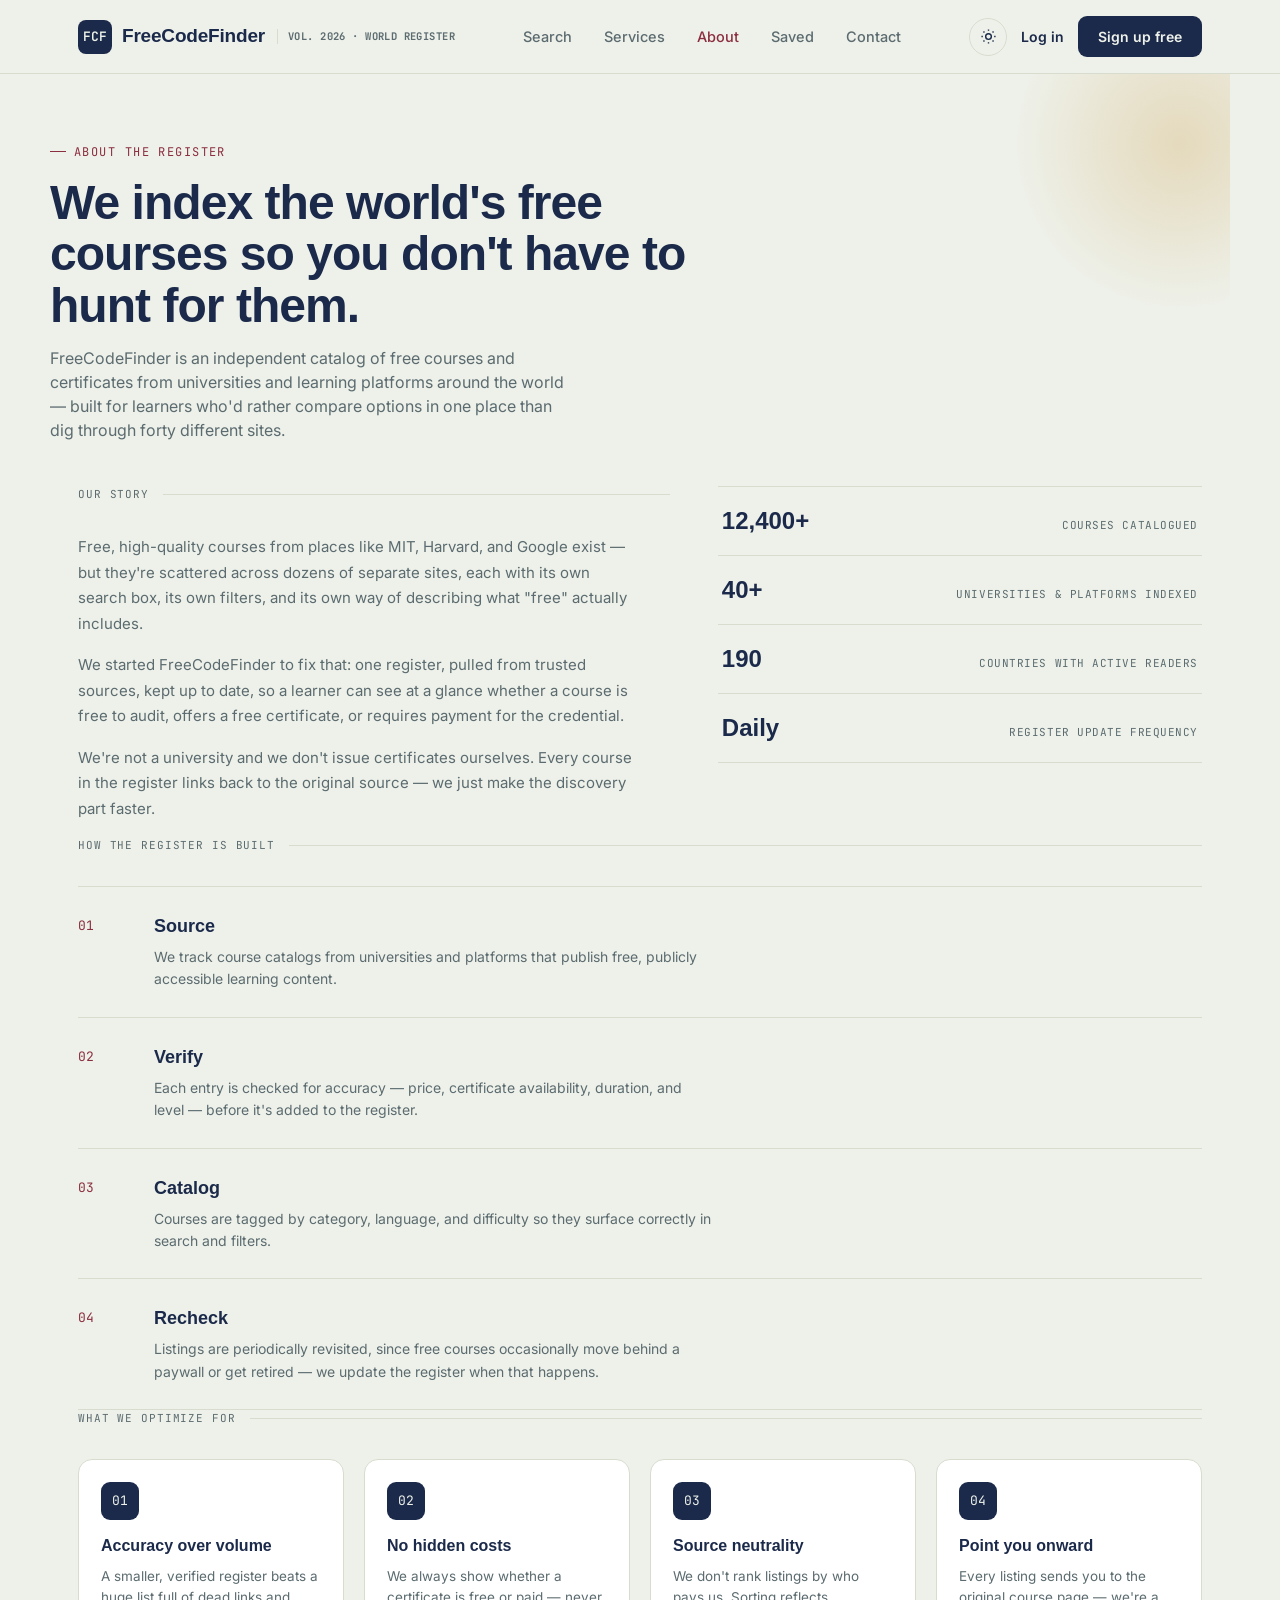
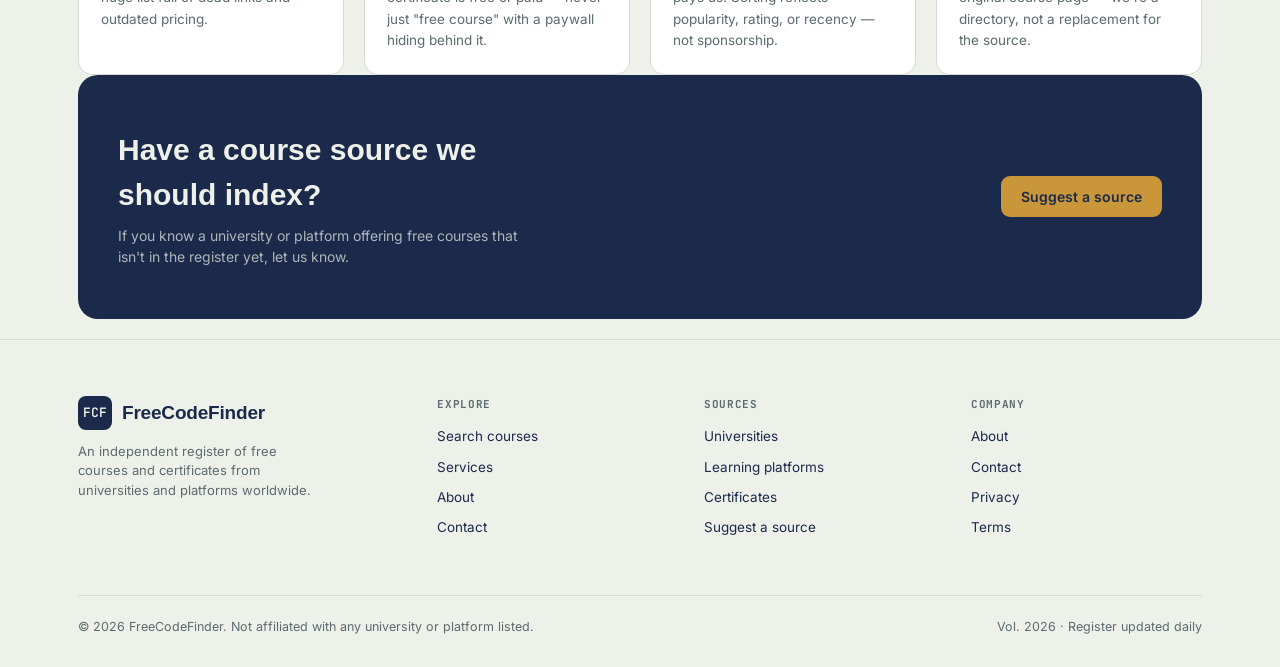
==== about.html @ f2af581f "Updated project" ====
<!DOCTYPE html>
<html lang="en" data-theme="light">
<head>
<meta charset="UTF-8">
<meta name="viewport" content="width=device-width, initial-scale=1.0">
<title>About — FreeCodeFinder</title>
<link rel="preconnect" href="https://fonts.googleapis.com">
<link rel="preconnect" href="https://fonts.gstatic.com" crossorigin>
<link href="https://fonts.googleapis.com/css2?family=Fraunces:opsz,wght@9..144,400;9..144,500;9..144,600;9..144,700&family=Inter:wght@400;500;600;700&family=JetBrains+Mono:wght@400;500;600&display=swap" rel="stylesheet">
<link rel="stylesheet" href="style.css">
</head>
<body>

<header class="nav">
  <div class="nav-row">
    <div class="brand">
      <div class="brand-mark">FCF</div>
      <span class="brand-word">FreeCodeFinder</span>
      <span class="brand-tag">VOL. 2026 &middot; WORLD REGISTER</span>
    </div>
    <nav class="nav-links">
      <a href="index.html">Search</a>
      <a href="services.html">Services</a>
      <a href="about.html" style="color:var(--crimson)">About</a>
      <a href="saved.html">Saved</a>
      <a href="contact.html">Contact</a>
    </nav>
    <div class="nav-actions">
      <button class="theme-toggle" id="themeToggle" aria-label="Toggle dark mode">
        <svg id="iconSun" viewBox="0 0 24 24" fill="none" stroke="currentColor" stroke-width="2"><circle cx="12" cy="12" r="4"/><path d="M12 2v2M12 20v2M4.9 4.9l1.4 1.4M17.7 17.7l1.4 1.4M2 12h2M20 12h2M4.9 19.1l1.4-1.4M17.7 6.3l1.4-1.4"/></svg>
      </button>
      <a href="login.html" class="btn-ghost">Log in</a>
      <a href="login.html" class="btn btn-primary">Sign up free</a>
      <button class="mobile-toggle" aria-label="Menu">
        <svg width="20" height="20" viewBox="0 0 24 24" fill="none" stroke="currentColor" stroke-width="2"><path d="M3 6h18M3 12h18M3 18h18"/></svg>
      </button>
    </div>
  </div>
</header>

<main>
  <section class="page-header wrap">
    <span class="eyebrow">About the register</span>
    <h1>We index the world's free courses so you don't have to hunt for them.</h1>
    <p class="lead">FreeCodeFinder is an independent catalog of free courses and certificates from universities and learning platforms around the world — built for learners who'd rather compare options in one place than dig through forty different sites.</p>
  </section>

  <section class="wrap">
    <div class="story-row">
      <div>
        <div class="stamp-divider"><span>Our story</span><div class="line"></div></div>
        <p>Free, high-quality courses from places like MIT, Harvard, and Google exist — but they're scattered across dozens of separate sites, each with its own search box, its own filters, and its own way of describing what "free" actually includes.</p>
        <p>We started FreeCodeFinder to fix that: one register, pulled from trusted sources, kept up to date, so a learner can see at a glance whether a course is free to audit, offers a free certificate, or requires payment for the credential.</p>
        <p>We're not a university and we don't issue certificates ourselves. Every course in the register links back to the original source — we just make the discovery part faster.</p>
      </div>
      <div class="story-stats">
        <div class="story-stat"><span class="num">12,400+</span><span class="label">Courses catalogued</span></div>
        <div class="story-stat"><span class="num">40+</span><span class="label">Universities &amp; platforms indexed</span></div>
        <div class="story-stat"><span class="num">190</span><span class="label">Countries with active readers</span></div>
        <div class="story-stat"><span class="num">Daily</span><span class="label">Register update frequency</span></div>
      </div>
    </div>
  </section>

  <section class="wrap">
    <div class="stamp-divider"><span>How the register is built</span><div class="line"></div></div>
    <div class="process-list">
      <div class="process-item">
        <span class="process-num">01</span>
        <div><h3>Source</h3><p>We track course catalogs from universities and platforms that publish free, publicly accessible learning content.</p></div>
      </div>
      <div class="process-item">
        <span class="process-num">02</span>
        <div><h3>Verify</h3><p>Each entry is checked for accuracy — price, certificate availability, duration, and level — before it's added to the register.</p></div>
      </div>
      <div class="process-item">
        <span class="process-num">03</span>
        <div><h3>Catalog</h3><p>Courses are tagged by category, language, and difficulty so they surface correctly in search and filters.</p></div>
      </div>
      <div class="process-item">
        <span class="process-num">04</span>
        <div><h3>Recheck</h3><p>Listings are periodically revisited, since free courses occasionally move behind a paywall or get retired — we update the register when that happens.</p></div>
      </div>
    </div>
  </section>

  <section class="wrap">
    <div class="stamp-divider"><span>What we optimize for</span><div class="line"></div></div>
    <div class="value-grid">
      <div class="value-card"><div class="value-mark">01</div><h3>Accuracy over volume</h3><p>A smaller, verified register beats a huge list full of dead links and outdated pricing.</p></div>
      <div class="value-card"><div class="value-mark">02</div><h3>No hidden costs</h3><p>We always show whether a certificate is free or paid — never just "free course" with a paywall hiding behind it.</p></div>
      <div class="value-card"><div class="value-mark">03</div><h3>Source neutrality</h3><p>We don't rank listings by who pays us. Sorting reflects popularity, rating, or recency — not sponsorship.</p></div>
      <div class="value-card"><div class="value-mark">04</div><h3>Point you onward</h3><p>Every listing sends you to the original course page — we're a directory, not a replacement for the source.</p></div>
    </div>
  </section>

  <section class="wrap">
    <div class="enroll">
      <div>
        <h2>Have a course source we should index?</h2>
        <p>If you know a university or platform offering free courses that isn't in the register yet, let us know.</p>
      </div>
      <a href="contact.html" class="btn btn-primary" style="background:var(--gold); color:var(--ink);">Suggest a source</a>
    </div>
  </section>
</main>

<footer>
  <div class="wrap">
    <div class="footer-grid">
      <div class="footer-brand">
        <div class="brand"><div class="brand-mark">FCF</div><span class="brand-word">FreeCodeFinder</span></div>
        <p>An independent register of free courses and certificates from universities and platforms worldwide.</p>
      </div>
      <div class="footer-col">
        <h4>Explore</h4>
        <ul><li><a href="index.html">Search courses</a></li><li><a href="services.html">Services</a></li><li><a href="about.html">About</a></li><li><a href="contact.html">Contact</a></li></ul>
      </div>
      <div class="footer-col">
        <h4>Sources</h4>
        <ul><li><a href="#">Universities</a></li><li><a href="#">Learning platforms</a></li><li><a href="#">Certificates</a></li><li><a href="contact.html">Suggest a source</a></li></ul>
      </div>
      <div class="footer-col">
        <h4>Company</h4>
        <ul><li><a href="about.html">About</a></li><li><a href="contact.html">Contact</a></li><li><a href="#">Privacy</a></li><li><a href="#">Terms</a></li></ul>
      </div>
    </div>
    <div class="footer-bottom">
      <span>© 2026 FreeCodeFinder. Not affiliated with any university or platform listed.</span>
      <span>Vol. 2026 · Register updated daily</span>
    </div>
  </div>
</footer>

<script>
  const root = document.documentElement;
  const toggle = document.getElementById('themeToggle');
  const prefersDark = window.matchMedia('(prefers-color-scheme: dark)').matches;
  if(prefersDark){ root.setAttribute('data-theme','dark'); }
  toggle.addEventListener('click', () => {
    const next = root.getAttribute('data-theme') === 'dark' ? 'light' : 'dark';
    root.setAttribute('data-theme', next);
  });
</script>

</body>
</html>
---- style.css ----
/* ============================================================
   DESIGN TOKENS
   Palette:
     --ink      #1B2A4A  primary navy — headers, nav, dark-mode ground
     --paper    #EEF1EA  cool sage-paper — light-mode ground
     --gold     #C9963A  varsity gold — "free" seals, accents, CTAs
     --crimson  #8B2E3F  crest crimson — secondary accent, hover states
     --slate    #5B6B6F  cool slate — secondary text
   Type:
     Display — Fraunces (headlines, restrained)
     Body    — Inter (everything else)
     Mono    — JetBrains Mono (course codes, stamps, data)
   Signature: the "registrar's index card" — every course renders as a
   library catalog card with a punch-hole, a mono course-code stamp,
   and a circular ink seal for FREE/certificate status.
   ============================================================ */

:root{
  --ink:#1B2A4A;
  --ink-soft:#2A3C63;
  --paper:#EEF1EA;
  --paper-raised:#F7F8F3;
  --gold:#C9963A;
  --gold-soft:#E8C888;
  --crimson:#8B2E3F;
  --slate:#5B6B6F;
  --line:#D7DCCE;
  --text:#1B2A4A;
  --text-secondary:#5B6B6F;
  --card-bg:#FFFFFF;
  --shadow:0 1px 2px rgba(27,42,74,0.06), 0 8px 24px rgba(27,42,74,0.06);
  --radius-card:14px;
  --radius-sm:8px;
  --ff-display: 'Poppins', sans-serif;
  --ff-body: 'Inter', sans-serif;
  --ff-mono: 'JetBrains Mono', monospace;

}
.nav-links.show{
    display:flex;
}

@media(max-width:900px){

    .nav-links{

        display:none;
        flex-direction:column;
        position:absolute;

        top:80px;
        left:0;
        width:100%;

        background:var(--card-bg);

        padding:20px;

        gap:20px;

        box-shadow:var(--shadow);

        z-index:1000;

    }

}

[data-theme="dark"]{
  --ink:#EDF0EA;
  --ink-soft:#C7CDBE;
  --paper:#141B2E;
  --paper-raised:#1C2540;
  --gold:#D9AC55;
  --gold-soft:#8A6E2F;
  --crimson:#C15A6C;
  --slate:#95A0A8;
  --line:#2C3555;
  --text:#EDF0EA;
  --text-secondary:#95A0A8;
  --card-bg:#1A2340;
  --shadow:0 1px 2px rgba(0,0,0,0.3), 0 12px 28px rgba(0,0,0,0.35);
}

*{margin:0;padding:0;box-sizing:border-box;}
html{scroll-behavior:smooth;}
body{
  font-family:var(--ff-body);
  background:var(--paper);
  color:var(--text);
  transition:background .3s ease, color .3s ease;
  line-height:1.5;
}
img{max-width:100%;display:block;}
a{color:inherit;text-decoration:none;}
button{font-family:inherit;cursor:pointer;border:none;background:none;color:inherit;}
ul{list-style:none;}
.wrap{max-width:1180px;margin:0 auto;padding:0 28px;}

@media (prefers-reduced-motion: reduce){
  html{scroll-behavior:auto;}
  *{animation-duration:0.01ms !important; transition-duration:0.01ms !important;}
}

.eyebrow{
  font-family:var(--ff-mono);
  font-size:12px;
  letter-spacing:.12em;
  text-transform:uppercase;
  color:var(--crimson);
  display:inline-flex;
  align-items:center;
  gap:8px;
}
.eyebrow::before{
  content:"";
  width:16px;height:1px;background:var(--crimson);
  display:inline-block;
}

/* ---------- NAV ---------- */
header.nav{
  position:sticky; top:0; z-index:100;
  background:color-mix(in srgb, var(--paper) 88%, transparent);
  backdrop-filter:blur(10px);
  border-bottom:1px solid var(--line);
}
.nav-row{
  display:flex; align-items:center; justify-content:space-between;
  padding:16px 28px; max-width:1180px; margin:0 auto;
}
.brand{display:flex; align-items:center; gap:10px; font-weight:700;}
.brand-mark{
  width:34px;height:34px;border-radius:8px;
  background:var(--ink);color:var(--paper);
  display:flex;align-items:center;justify-content:center;
  font-family:var(--ff-mono); font-size:13px; font-weight:600;
  flex-shrink:0;
}
[data-theme="dark"] .brand-mark{background:var(--gold); color:var(--ink);}
.brand-word{font-family:var(--ff-display); font-size:19px; font-weight:600; letter-spacing:-.01em;}
.brand-tag{display:none;}
@media(min-width:720px){
  .brand-tag{
    display:inline-block; font-family:var(--ff-mono); font-size:10.5px; color:var(--text-secondary);
    border-left:1px solid var(--line); padding-left:10px; margin-left:2px; letter-spacing:.04em;
  }
}
.nav-links{display:none; gap:32px; font-size:14.5px; font-weight:500;}
@media(min-width:920px){.nav-links{display:flex;}}
.nav-links a{color:var(--text-secondary); transition:color .2s;}
.nav-links a:hover{color:var(--crimson);}
.nav-actions{display:flex; align-items:center; gap:14px;}
.theme-toggle{
  width:38px; height:38px; border-radius:50%;
  border:1px solid var(--line);
  display:flex; align-items:center; justify-content:center;
  transition:border-color .2s, transform .2s;
}
.theme-toggle:hover{border-color:var(--gold); transform:rotate(15deg);}
.theme-toggle svg{width:17px;height:17px;}
.btn{
  font-family:var(--ff-body); font-weight:600; font-size:14px;
  padding:10px 20px; border-radius:9px;
  transition:transform .15s ease, box-shadow .15s ease, background .2s;
}
.btn-primary{background:var(--ink); color:var(--paper);}
[data-theme="dark"] .btn-primary{background:var(--gold); color:var(--ink);}
.btn-primary:hover{transform:translateY(-1px); box-shadow:var(--shadow);}
.btn-ghost{display:none; color:var(--text); font-weight:600; font-size:14px;}
@media(min-width:640px){.btn-ghost{display:inline-flex;}}
.mobile-toggle{display:flex; width:38px;height:38px;align-items:center;justify-content:center;}
@media(min-width:920px){.mobile-toggle{display:none;}}

/* ---------- HERO ---------- */
.hero{padding:76px 0 64px; position:relative; overflow:hidden;}
.hero::before{
  content:"";
  position:absolute; top:-120px; right:-140px; width:420px; height:420px; border-radius:50%;
  background:radial-gradient(circle, color-mix(in srgb, var(--gold) 30%, transparent) 0%, transparent 70%);
  pointer-events:none;
}
.hero-inner{position:relative; max-width:760px;}
.hero h1{
  font-family:var(--ff-display);
  font-weight:600;
  font-size:clamp(36px, 6vw, 62px);
  line-height:1.05;
  letter-spacing:-.02em;
  margin:18px 0 20px;
}
.hero h1 em{font-style:italic; color:var(--crimson); font-weight:500;}
.hero p.lead{
  font-size:17px; color:var(--text-secondary); max-width:520px; margin-bottom:34px;
}

.search-panel{
  background:var(--card-bg); border:1px solid var(--line); border-radius:16px;
  padding:10px; box-shadow:var(--shadow); max-width:600px;
  display:flex; gap:8px; align-items:center;
}
.search-panel input{
  flex:1; border:none; outline:none; background:transparent;
  font-family:var(--ff-body); font-size:15px; padding:12px 14px; color:var(--text);
}
.search-panel input::placeholder{color:var(--text-secondary);}
.search-panel button{
  background:var(--crimson); color:#fff; padding:12px 22px; border-radius:11px;
  font-weight:600; font-size:14px; white-space:nowrap; transition:background .2s;
}
.search-panel button:hover{background:color-mix(in srgb, var(--crimson) 85%, black);}

.chip-row{display:flex; flex-wrap:wrap; gap:9px; margin-top:20px;}
.chip{
  font-family:var(--ff-mono); font-size:12px; padding:7px 13px;
  border:1px solid var(--line); border-radius:20px; color:var(--text-secondary);
  transition:border-color .2s, color .2s;
}
.chip:hover{border-color:var(--gold); color:var(--text);}

.ledger-strip{
  display:flex; flex-wrap:wrap; gap:0; margin-top:56px;
  border-top:1px solid var(--line); border-bottom:1px solid var(--line);
}
.ledger-stat{
  flex:1; min-width:150px; padding:20px 24px;
  border-right:1px solid var(--line);
}
.ledger-stat:last-child{border-right:none;}
.ledger-stat .num{font-family:var(--ff-display); font-size:28px; font-weight:600;}
.ledger-stat .label{font-family:var(--ff-mono); font-size:11px; color:var(--text-secondary); text-transform:uppercase; letter-spacing:.06em; margin-top:3px;}

/* ---------- SECTION SCAFFOLDING ---------- */
section{padding:64px 0;}
.section-head{
  display:flex; align-items:flex-end; justify-content:space-between; gap:20px;
  margin-bottom:32px; flex-wrap:wrap;
}
.section-head h2{
  font-family:var(--ff-display); font-size:clamp(24px,3vw,32px); font-weight:600; letter-spacing:-.01em;
  margin-top:8px;
}
.section-link{font-size:13.5px; font-weight:600; color:var(--crimson); display:inline-flex; align-items:center; gap:5px;}
.section-link:hover{text-decoration:underline;}

/* ---------- INDEX CARD (signature element) ---------- */
.card-grid{display:grid; grid-template-columns:repeat(auto-fill, minmax(270px,1fr)); gap:20px;}
.index-card{
  background:var(--card-bg); border:1px solid var(--line); border-radius:var(--radius-card);
  overflow:hidden; position:relative; transition:transform .2s ease, box-shadow .2s ease;
  display:flex; flex-direction:column;
}
.index-card:hover{transform:translateY(-4px); box-shadow:var(--shadow);}
.index-card::before{
  /* punch hole, card-catalog detail */
  content:""; position:absolute; top:14px; left:14px; width:8px; height:8px; border-radius:50%;
  background:var(--paper); border:1px solid var(--line); z-index:2;
}
.card-media{height:140px; background:linear-gradient(135deg, var(--ink-soft), var(--ink)); position:relative;}
.card-code{
  position:absolute; bottom:10px; left:14px;
  font-family:var(--ff-mono); font-size:11px; color:#fff; opacity:.85;
  letter-spacing:.03em;
}
.seal{
  position:absolute; top:12px; right:12px; width:46px; height:46px; border-radius:50%;
  background:var(--gold); color:var(--ink); display:flex; align-items:center; justify-content:center;
  font-family:var(--ff-mono); font-size:9.5px; font-weight:700; text-align:center; line-height:1.15;
  border:2px dashed color-mix(in srgb, var(--ink) 25%, var(--gold));
  transform:rotate(8deg);
}
.card-body{padding:18px 16px 16px; display:flex; flex-direction:column; gap:8px; flex:1;}
.card-source{font-family:var(--ff-mono); font-size:10.5px; color:var(--text-secondary); text-transform:uppercase; letter-spacing:.05em;}
.card-title{font-family:var(--ff-display); font-size:17px; font-weight:600; line-height:1.3;}
.card-meta{display:flex; gap:10px; font-size:12px; color:var(--text-secondary); margin-top:auto; padding-top:10px; border-top:1px dashed var(--line); flex-wrap:wrap;}
.card-meta span{display:flex; align-items:center; gap:4px;}

/* ---------- TRENDING (ranked ledger) ---------- */
.trend-list{display:flex; flex-direction:column; border-top:1px solid var(--line);}
.trend-row{
  display:flex; align-items:center; gap:20px; padding:16px 4px;
  border-bottom:1px solid var(--line); transition:background .2s;
}
.trend-row:hover{background:var(--paper-raised);}
.trend-rank{font-family:var(--ff-display); font-size:22px; color:var(--line); width:34px; flex-shrink:0; font-weight:600;}
[data-theme="dark"] .trend-rank{color:var(--paper-raised);}
.trend-info{flex:1; min-width:0;}
.trend-title{font-weight:600; font-size:14.5px;}
.trend-sub{font-size:12.5px; color:var(--text-secondary); margin-top:2px;}
.trend-badge{
  font-family:var(--ff-mono); font-size:11px; padding:5px 10px; border-radius:20px;
  background:color-mix(in srgb, var(--gold) 20%, transparent); color:var(--gold);
  border:1px solid color-mix(in srgb, var(--gold) 40%, transparent); flex-shrink:0;
}

/* ---------- CATEGORY TABS ---------- */
.cat-grid{display:grid; grid-template-columns:repeat(auto-fill, minmax(200px,1fr)); gap:14px;}
.cat-tile{
  border:1px solid var(--line); border-radius:12px; padding:18px;
  display:flex; flex-direction:column; gap:24px; transition:border-color .2s, transform .2s;
  background:var(--card-bg);
}
.cat-tile:hover{border-color:var(--gold); transform:translateY(-2px);}
.cat-code{font-family:var(--ff-mono); font-size:11px; color:var(--crimson); letter-spacing:.05em;}
.cat-name{font-family:var(--ff-display); font-size:17px; font-weight:600;}
.cat-count{font-size:12px; color:var(--text-secondary); margin-top:auto;}

/* ---------- LOGO ROWS ---------- */
.logo-row{display:flex; flex-wrap:wrap; gap:14px;}
.logo-pill{
  border:1px solid var(--line); border-radius:10px; padding:14px 22px;
  font-family:var(--ff-display); font-size:15px; font-weight:600; color:var(--text-secondary);
  flex:1; min-width:150px; text-align:center; transition:color .2s, border-color .2s;
}
.logo-pill:hover{color:var(--text); border-color:var(--gold);}

/* ---------- RECENTLY ADDED (ledger table) ---------- */
.ledger-table{width:100%; border-collapse:collapse;}
.ledger-table th{
  text-align:left; font-family:var(--ff-mono); font-size:11px; text-transform:uppercase;
  letter-spacing:.06em; color:var(--text-secondary); padding:10px 12px; border-bottom:1px solid var(--line);
}
.ledger-table td{padding:14px 12px; border-bottom:1px solid var(--line); font-size:14px;}
.ledger-table tr:hover td{background:var(--paper-raised);}
.tag-free{
  font-family:var(--ff-mono); font-size:10.5px; padding:4px 9px; border-radius:20px;
  background:color-mix(in srgb, var(--gold) 20%, transparent); color:var(--gold); border:1px solid color-mix(in srgb, var(--gold) 40%, transparent);
}
.tag-paid{
  font-family:var(--ff-mono); font-size:10.5px; padding:4px 9px; border-radius:20px;
  background:color-mix(in srgb, var(--slate) 18%, transparent); color:var(--slate); border:1px solid var(--line);
}
.ledger-table .hide-sm{display:none;}
@media(min-width:680px){.ledger-table .hide-sm{display:table-cell;}}

/* ---------- CERTIFICATES ---------- */
.cert-row{display:grid; grid-template-columns:repeat(auto-fill, minmax(260px,1fr)); gap:20px;}
.cert-card{
  border:1px solid var(--line); border-radius:14px; padding:22px; background:var(--card-bg);
  position:relative; overflow:hidden;
}
.cert-ribbon{
  position:absolute; top:0; right:22px; width:26px; height:44px;
  background:var(--crimson); clip-path:polygon(0 0,100% 0,100% 100%,50% 78%,0 100%);
}
.cert-card h3{font-family:var(--ff-display); font-size:17px; margin:6px 0 6px; padding-right:36px;}
.cert-card p{font-size:13px; color:var(--text-secondary); margin-bottom:14px;}

/* ---------- TESTIMONIALS ---------- */
.testi-grid{display:grid; grid-template-columns:repeat(auto-fill, minmax(280px,1fr)); gap:20px;}
.testi-card{
  border:1px solid var(--line); border-radius:14px; padding:24px; background:var(--card-bg);
  position:relative;
}
.testi-mark{
  font-family:var(--ff-display); font-size:40px; color:var(--gold-soft); line-height:1; margin-bottom:6px;
}
.testi-quote{font-size:14.5px; line-height:1.6; margin-bottom:16px;}
.testi-person{display:flex; align-items:center; gap:10px;}
.testi-avatar{width:34px;height:34px;border-radius:50%; background:var(--ink-soft); flex-shrink:0;}
.testi-name{font-size:13.5px; font-weight:600;}
.testi-role{font-size:12px; color:var(--text-secondary);}

/* ---------- NEWSLETTER ---------- */
.enroll{
  background:var(--ink); color:var(--paper); border-radius:20px; padding:52px 40px;
  display:flex; flex-wrap:wrap; align-items:center; justify-content:space-between; gap:26px;
}
[data-theme="dark"] .enroll{background:var(--paper-raised); border:1px solid var(--line);}
.enroll h2{font-family:var(--ff-display); font-size:clamp(22px,3vw,30px); font-weight:600; max-width:420px;}
.enroll p{color:color-mix(in srgb, var(--paper) 70%, transparent); font-size:14px; margin-top:8px; max-width:420px;}
[data-theme="dark"] .enroll p{color:var(--text-secondary);}
.enroll-form{display:flex; gap:8px; flex-wrap:wrap;}
.enroll-form input{
  padding:13px 16px; border-radius:9px; border:1px solid color-mix(in srgb, var(--paper) 25%, transparent);
  background:color-mix(in srgb, var(--paper) 12%, transparent); color:var(--paper); font-family:var(--ff-body); min-width:220px;
}
[data-theme="dark"] .enroll-form input{color:var(--text); border-color:var(--line);}
.enroll-form input::placeholder{color:color-mix(in srgb, var(--paper) 55%, transparent);}
.enroll-form button{
  background:var(--gold); color:var(--ink); font-weight:700; padding:13px 22px; border-radius:9px; font-size:14px;
}

/* ---------- FOOTER ---------- */
footer{border-top:1px solid var(--line); padding:56px 0 30px; margin-top:20px;}
.footer-grid{display:grid; grid-template-columns:1.4fr repeat(3, 1fr); gap:36px;}
@media(max-width:760px){.footer-grid{grid-template-columns:repeat(2,1fr);}}
.footer-brand p{font-size:13px; color:var(--text-secondary); margin-top:12px; max-width:240px;}
.footer-col h4{font-family:var(--ff-mono); font-size:11px; text-transform:uppercase; letter-spacing:.06em; color:var(--text-secondary); margin-bottom:14px;}
.footer-col li{margin-bottom:10px; font-size:13.5px;}
.footer-col a:hover{color:var(--crimson);}
.footer-bottom{
  display:flex; justify-content:space-between; align-items:center; flex-wrap:wrap; gap:12px;
  margin-top:48px; padding-top:22px; border-top:1px solid var(--line); font-size:12.5px; color:var(--text-secondary);
}

/* ---------- REVEAL ---------- */
.reveal{opacity:0; transform:translateY(14px); transition:opacity .5s ease, transform .5s ease;}
.reveal.in{opacity:1; transform:translateY(0);}

/* ============================================================
   ADDITIONAL COMPONENTS — About / Services / Contact pages
   (built on the same registrar/ledger token system above)
   ============================================================ */

/* ---------- PAGE HEADER (non-home hero) ---------- */
.page-header{padding:60px 0 44px; position:relative; overflow:hidden;}
.page-header::before{
  content:"";
  position:absolute; top:-100px; right:-120px; width:340px; height:340px; border-radius:50%;
  background:radial-gradient(circle, color-mix(in srgb, var(--gold) 26%, transparent) 0%, transparent 70%);
  pointer-events:none;
}
.page-header h1{
  font-family:var(--ff-display); font-weight:600; letter-spacing:-.02em;
  font-size:clamp(30px,5vw,48px); line-height:1.08; margin:16px 0 14px; max-width:680px;
}
.page-header p.lead{font-size:16px; color:var(--text-secondary); max-width:520px;}

/* ---------- STAMP DIVIDER ---------- */
.stamp-divider{display:flex; align-items:center; gap:14px; margin:0 0 32px;}
.stamp-divider .line{flex:1; height:1px; background:var(--line);}
.stamp-divider span{font-family:var(--ff-mono); font-size:11px; color:var(--text-secondary); text-transform:uppercase; letter-spacing:.08em;}

/* ---------- ABOUT: STORY / STATS ---------- */
.story-row{display:grid; grid-template-columns:1.1fr .9fr; gap:48px; align-items:start;}
@media(max-width:800px){.story-row{grid-template-columns:1fr;}}
.story-row p{font-size:15px; color:var(--text-secondary); margin-bottom:16px; line-height:1.7; max-width:560px;}
.story-stats{display:flex; flex-direction:column; gap:0; border-top:1px solid var(--line);}
.story-stat{display:flex; justify-content:space-between; align-items:baseline; padding:16px 4px; border-bottom:1px solid var(--line);}
.story-stat .num{font-family:var(--ff-display); font-size:24px; font-weight:600;}
.story-stat .label{font-family:var(--ff-mono); font-size:11px; color:var(--text-secondary); text-transform:uppercase; letter-spacing:.05em; text-align:right;}

/* ---------- ABOUT: PROCESS TIMELINE (real sequence, numbering justified) ---------- */
.process-list{display:flex; flex-direction:column;}
.process-item{display:grid; grid-template-columns:56px 1fr; gap:20px; padding:26px 0; border-top:1px solid var(--line);}
.process-item:last-child{border-bottom:1px solid var(--line);}
.process-num{font-family:var(--ff-mono); font-size:13px; color:var(--crimson); padding-top:3px;}
.process-item h3{font-family:var(--ff-display); font-size:18px; font-weight:600; margin-bottom:6px;}
.process-item p{font-size:14px; color:var(--text-secondary); max-width:560px; line-height:1.6;}

/* ---------- ABOUT: VALUES ---------- */
.value-grid{display:grid; grid-template-columns:repeat(auto-fill,minmax(240px,1fr)); gap:20px;}
.value-card{border:1px solid var(--line); border-radius:14px; padding:22px; background:var(--card-bg);}
.value-mark{width:38px; height:38px; border-radius:9px; background:var(--ink); color:var(--paper); display:flex; align-items:center; justify-content:center; font-family:var(--ff-mono); font-size:13px; margin-bottom:14px;}
[data-theme="dark"] .value-mark{background:var(--gold); color:var(--ink);}
.value-card h3{font-family:var(--ff-display); font-size:16px; font-weight:600; margin-bottom:8px;}
.value-card p{font-size:13.5px; color:var(--text-secondary); line-height:1.6;}

/* ---------- SERVICES ---------- */
.service-grid{display:grid; grid-template-columns:repeat(auto-fill,minmax(300px,1fr)); gap:22px;}
.service-card{
  border:1px solid var(--line); border-radius:16px; padding:26px; background:var(--card-bg);
  display:flex; flex-direction:column; gap:14px; transition:transform .2s, box-shadow .2s;
}
.service-card:hover{transform:translateY(-4px); box-shadow:var(--shadow);}
.service-top{display:flex; align-items:center; justify-content:space-between;}
.service-code{font-family:var(--ff-mono); font-size:11px; color:var(--crimson); letter-spacing:.05em;}
.service-tag{font-family:var(--ff-mono); font-size:10px; padding:4px 9px; border-radius:20px; background:color-mix(in srgb, var(--gold) 20%, transparent); color:var(--gold); border:1px solid color-mix(in srgb, var(--gold) 40%, transparent);}
.service-card h3{font-family:var(--ff-display); font-size:19px; font-weight:600;}
.service-card p{font-size:13.5px; color:var(--text-secondary); line-height:1.65;}
.service-list{display:flex; flex-direction:column; gap:8px; margin-top:4px;}
.service-list li{font-size:13px; color:var(--text); display:flex; align-items:baseline; gap:8px;}
.service-list li::before{content:"—"; color:var(--gold); flex-shrink:0;}

/* ---------- CONTACT ---------- */
.contact-grid{display:grid; grid-template-columns:1fr 1fr; gap:48px; align-items:start;}
@media(max-width:820px){.contact-grid{grid-template-columns:1fr;}}
.contact-form{display:flex; flex-direction:column; gap:16px;}
.form-row{display:grid; grid-template-columns:1fr 1fr; gap:14px;}
@media(max-width:520px){.form-row{grid-template-columns:1fr;}}
.field label{display:block; font-family:var(--ff-mono); font-size:11px; text-transform:uppercase; letter-spacing:.05em; color:var(--text-secondary); margin-bottom:7px;}
.field input, .field select, .field textarea{
  width:100%; padding:12px 14px; border-radius:9px; border:1px solid var(--line);
  background:var(--card-bg); color:var(--text); font-family:var(--ff-body); font-size:14px; outline:none;
  transition:border-color .2s;
}
.field input:focus, .field select:focus, .field textarea:focus{border-color:var(--gold);}
.field textarea{resize:vertical; min-height:120px;}
.contact-form .btn-primary{align-self:flex-start; padding:13px 26px;}

.contact-info-card{border:1px solid var(--line); border-radius:16px; padding:26px; background:var(--card-bg); margin-bottom:18px;}
.contact-info-card h3{font-family:var(--ff-display); font-size:16px; font-weight:600; margin-bottom:6px;}
.contact-info-card p, .contact-info-card a{font-size:13.5px; color:var(--text-secondary);}
.contact-info-card a:hover{color:var(--crimson);}
.contact-info-row{display:flex; gap:14px; margin-bottom:20px;}
.contact-info-row:last-child{margin-bottom:0;}
.contact-icon{width:36px; height:36px; border-radius:9px; background:var(--paper-raised); border:1px solid var(--line); display:flex; align-items:center; justify-content:center; flex-shrink:0;}
.contact-icon svg{width:16px;height:16px; color:var(--crimson);}

.faq-item{border-top:1px solid var(--line); padding:20px 0;}
.faq-item:last-child{border-bottom:1px solid var(--line);}
.faq-item h4{font-family:var(--ff-display); font-size:15.5px; font-weight:600; margin-bottom:8px;}
.faq-item p{font-size:13.5px; color:var(--text-secondary); line-height:1.6;}

/* ============================================================
   SAVED PAGE — favorites / currently learning / wishlist
   ============================================================ */

.tab-bar{display:flex; gap:6px; border-bottom:1px solid var(--line); margin-bottom:32px; overflow-x:auto;}
.tab-btn{
  font-family:var(--ff-mono); font-size:12.5px; letter-spacing:.04em; text-transform:uppercase;
  padding:12px 6px; margin-right:22px; color:var(--text-secondary); position:relative; white-space:nowrap;
  transition:color .2s;
}
.tab-btn .count{
  display:inline-flex; align-items:center; justify-content:center; min-width:18px; height:18px; padding:0 5px;
  border-radius:20px; background:var(--paper-raised); border:1px solid var(--line); font-size:10px; margin-left:7px;
}
.tab-btn.active{color:var(--text);}
.tab-btn.active::after{content:""; position:absolute; left:0; right:22px; bottom:-1px; height:2px; background:var(--crimson);}
.tab-btn:hover{color:var(--text);}

.tab-panel{display:none;}
.tab-panel.active{display:block;}

.saved-card{position:relative;}
.card-actions{display:flex; gap:8px; padding:0 16px 16px;}
.icon-btn{
  width:32px; height:32px; border-radius:8px; border:1px solid var(--line);
  display:flex; align-items:center; justify-content:center; transition:border-color .2s, color .2s;
  color:var(--text-secondary); flex-shrink:0;
}
.icon-btn:hover{border-color:var(--crimson); color:var(--crimson);}
.icon-btn svg{width:14px; height:14px;}
.move-select{
  flex:1; font-family:var(--ff-mono); font-size:11px; border:1px solid var(--line); border-radius:8px;
  padding:0 10px; background:var(--card-bg); color:var(--text-secondary);
}

.progress-track{height:6px; border-radius:20px; background:var(--paper-raised); border:1px solid var(--line); overflow:hidden; margin:4px 0 2px;}
.progress-fill{height:100%; background:var(--gold); border-radius:20px;}
.progress-label{display:flex; justify-content:space-between; font-family:var(--ff-mono); font-size:10.5px; color:var(--text-secondary);}

.empty-state{
  border:1px dashed var(--line); border-radius:16px; padding:56px 24px; text-align:center;
}
.empty-state .stamp-ring{
  width:56px; height:56px; border-radius:50%; border:2px dashed var(--line); margin:0 auto 18px;
  display:flex; align-items:center; justify-content:center; color:var(--text-secondary); font-family:var(--ff-mono); font-size:11px;
}
.empty-state h3{font-family:var(--ff-display); font-size:18px; font-weight:600; margin-bottom:8px;}
.empty-state p{font-size:13.5px; color:var(--text-secondary); max-width:340px; margin:0 auto 20px;}

/* ============================================================
   LOGIN / SIGN UP — "reader's card" auth panel
   ============================================================ */

.auth-shell{min-height:calc(100vh - 73px); display:grid; grid-template-columns:1fr 1fr;}
@media(max-width:900px){.auth-shell{grid-template-columns:1fr;}}

.auth-visual{
  background:var(--ink); color:var(--paper); padding:64px 56px; display:flex; flex-direction:column; justify-content:space-between;
  position:relative; overflow:hidden;
}
[data-theme="dark"] .auth-visual{background:var(--paper-raised); border-right:1px solid var(--line);}
.auth-visual::before{
  content:""; position:absolute; bottom:-140px; left:-120px; width:360px; height:360px; border-radius:50%;
  background:radial-gradient(circle, color-mix(in srgb, var(--gold) 24%, transparent) 0%, transparent 70%);
}
@media(max-width:900px){.auth-visual{display:none;}}
.auth-visual .eyebrow{color:var(--gold);}
.auth-visual .eyebrow::before{background:var(--gold);}
.auth-visual h2{font-family:var(--ff-display); font-size:clamp(26px,3vw,34px); font-weight:600; line-height:1.2; margin:18px 0 16px; max-width:380px;}
.auth-visual p{font-size:14.5px; color:color-mix(in srgb, var(--paper) 72%, transparent); max-width:360px; line-height:1.6;}
.auth-card-mock{
  border:1px solid color-mix(in srgb, var(--paper) 25%, transparent); border-radius:14px; padding:20px;
  background:color-mix(in srgb, var(--paper) 6%, transparent); position:relative; max-width:320px;
}
.auth-card-mock::before{content:""; position:absolute; top:14px; left:14px; width:8px; height:8px; border-radius:50%; background:var(--ink); border:1px solid color-mix(in srgb, var(--paper) 30%, transparent);}
[data-theme="dark"] .auth-card-mock::before{background:var(--paper-raised);}
.auth-card-mock .row{display:flex; justify-content:space-between; font-family:var(--ff-mono); font-size:11px; padding:7px 0; border-bottom:1px dashed color-mix(in srgb, var(--paper) 22%, transparent);}
.auth-card-mock .row:last-child{border-bottom:none;}
.auth-card-mock .row span:last-child{color:color-mix(in srgb, var(--paper) 65%, transparent);}

.auth-panel{display:flex; align-items:center; justify-content:center; padding:56px 28px;}
.auth-box{width:100%; max-width:400px;}
.auth-tabs{display:flex; gap:4px; background:var(--paper-raised); border:1px solid var(--line); border-radius:11px; padding:4px; margin-bottom:30px;}
.auth-tab{
  flex:1; text-align:center; padding:10px 0; border-radius:8px; font-size:13.5px; font-weight:600;
  color:var(--text-secondary); transition:background .2s, color .2s;
}
.auth-tab.active{background:var(--card-bg); color:var(--text); box-shadow:var(--shadow);}

.auth-form-panel{display:none;}
.auth-form-panel.active{display:block;}
.auth-box h1{font-family:var(--ff-display); font-size:26px; font-weight:600; margin-bottom:6px;}
.auth-box .sub{font-size:13.5px; color:var(--text-secondary); margin-bottom:28px;}

.social-row{display:flex; flex-direction:column; gap:10px; margin-bottom:22px;}
.social-btn{
  display:flex; align-items:center; justify-content:center; gap:10px;
  border:1px solid var(--line); border-radius:10px; padding:11px; font-size:13.5px; font-weight:600;
  background:var(--card-bg); transition:border-color .2s;
}
.social-btn:hover{border-color:var(--gold);}
.social-btn svg{width:16px; height:16px;}

.divider-row{display:flex; align-items:center; gap:12px; margin-bottom:22px;}
.divider-row .line{flex:1; height:1px; background:var(--line);}
.divider-row span{font-family:var(--ff-mono); font-size:10.5px; color:var(--text-secondary); text-transform:uppercase; letter-spacing:.06em;}

.auth-fieldset{display:flex; flex-direction:column; gap:16px;}
.field-row-between{display:flex; justify-content:space-between; align-items:center; font-size:13px;}
.check-row{display:flex; align-items:center; gap:8px; font-size:13px; color:var(--text-secondary);}
.check-row input{width:15px; height:15px; accent-color:var(--crimson);}
.link-accent{color:var(--crimson); font-weight:600;}
.link-accent:hover{text-decoration:underline;}

.pw-strength{display:flex; gap:4px; margin-top:2px;}
.pw-strength span{height:3px; flex:1; border-radius:3px; background:var(--line);}

.auth-switch{text-align:center; font-size:13.5px; color:var(--text-secondary); margin-top:24px;}
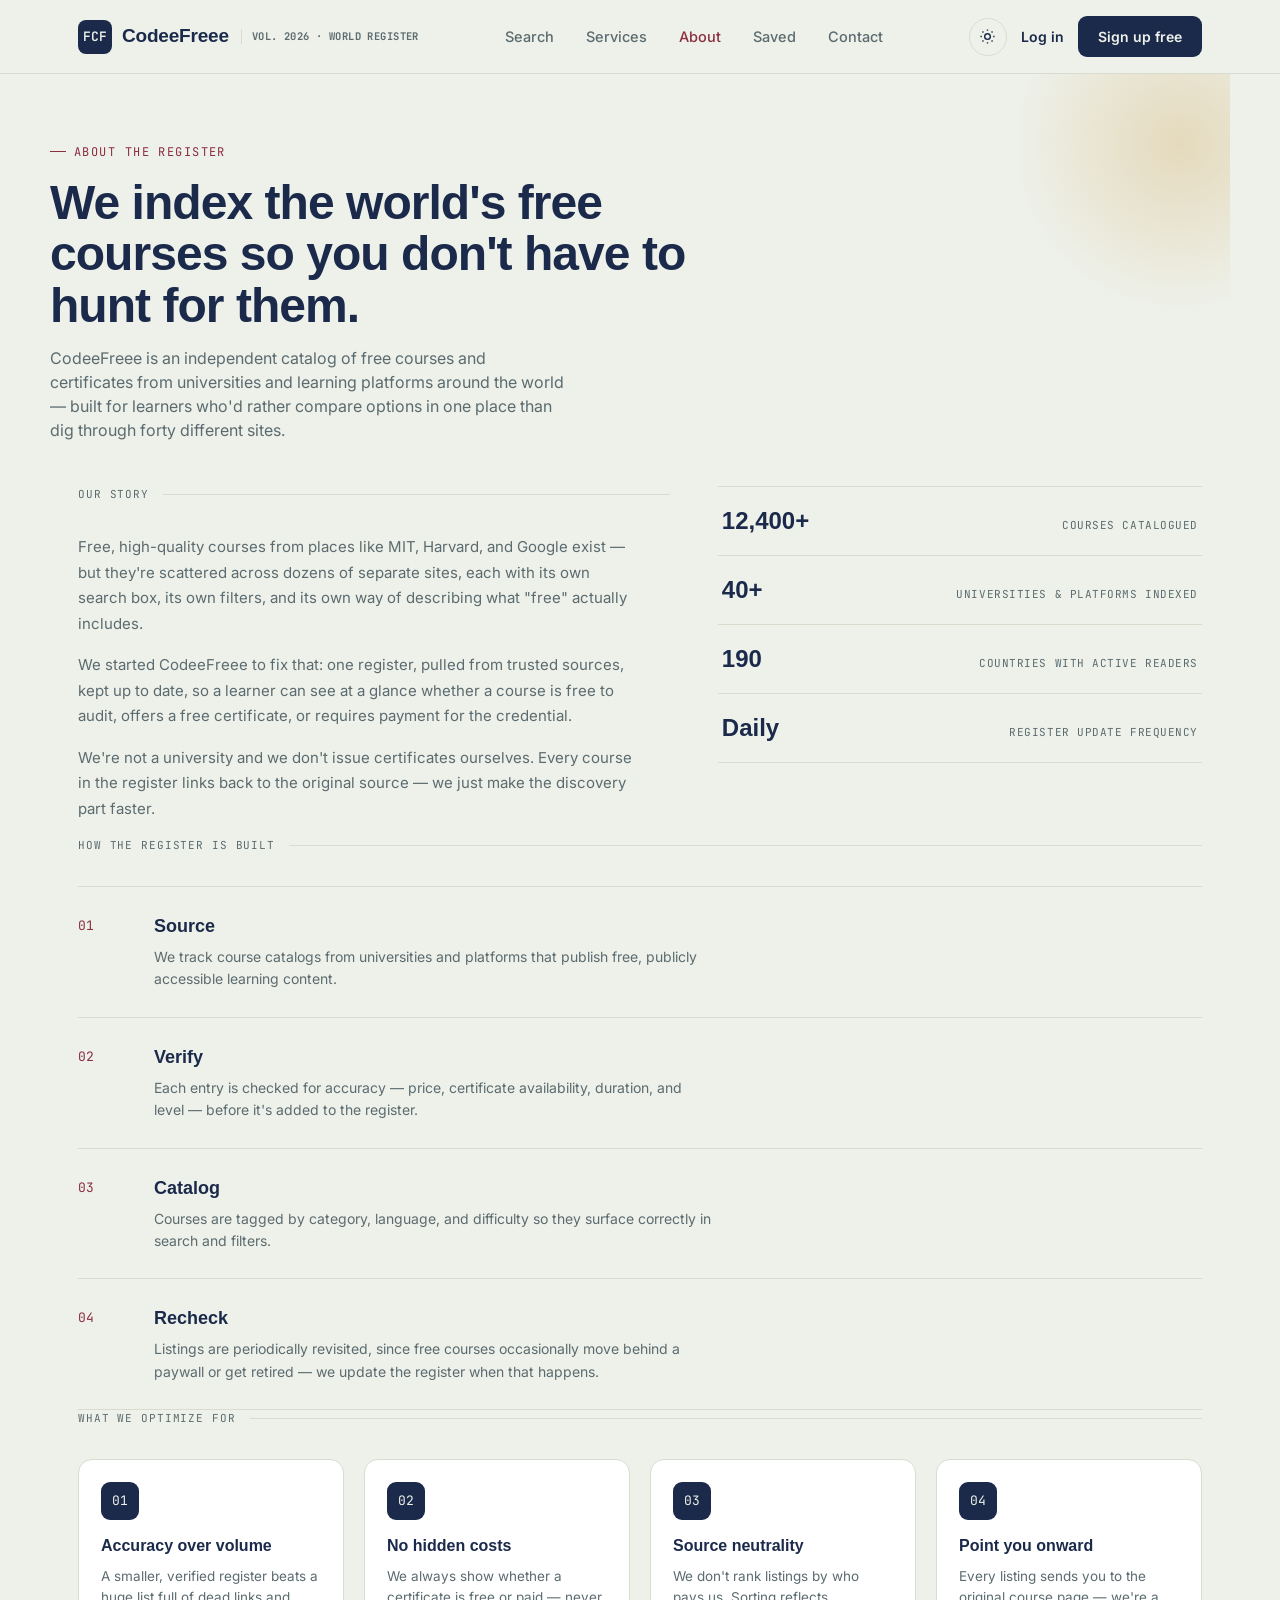
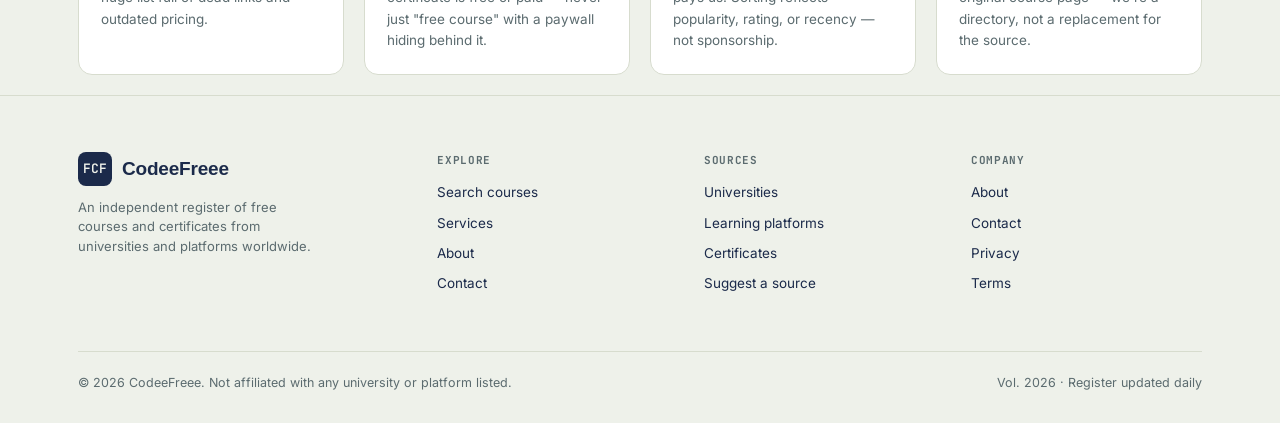
==== commit 060a21b4: "final" ====
--- a/about.html
+++ b/about.html
@@ -3,7 +3,7 @@
 <head>
 <meta charset="UTF-8">
 <meta name="viewport" content="width=device-width, initial-scale=1.0">
-<title>About — FreeCodeFinder</title>
+<title>About CodeeFreee</title>
 <link rel="preconnect" href="https://fonts.googleapis.com">
 <link rel="preconnect" href="https://fonts.gstatic.com" crossorigin>
 <link href="https://fonts.googleapis.com/css2?family=Fraunces:opsz,wght@9..144,400;9..144,500;9..144,600;9..144,700&family=Inter:wght@400;500;600;700&family=JetBrains+Mono:wght@400;500;600&display=swap" rel="stylesheet">
@@ -15,7 +15,7 @@
   <div class="nav-row">
     <div class="brand">
       <div class="brand-mark">FCF</div>
-      <span class="brand-word">FreeCodeFinder</span>
+      <span class="brand-word">CodeeFreee</span>
       <span class="brand-tag">VOL. 2026 &middot; WORLD REGISTER</span>
     </div>
     <nav class="nav-links">
@@ -42,7 +42,7 @@
   <section class="page-header wrap">
     <span class="eyebrow">About the register</span>
     <h1>We index the world's free courses so you don't have to hunt for them.</h1>
-    <p class="lead">FreeCodeFinder is an independent catalog of free courses and certificates from universities and learning platforms around the world — built for learners who'd rather compare options in one place than dig through forty different sites.</p>
+    <p class="lead">CodeeFreee is an independent catalog of free courses and certificates from universities and learning platforms around the world — built for learners who'd rather compare options in one place than dig through forty different sites.</p>
   </section>
 
   <section class="wrap">
@@ -50,7 +50,7 @@
       <div>
         <div class="stamp-divider"><span>Our story</span><div class="line"></div></div>
         <p>Free, high-quality courses from places like MIT, Harvard, and Google exist — but they're scattered across dozens of separate sites, each with its own search box, its own filters, and its own way of describing what "free" actually includes.</p>
-        <p>We started FreeCodeFinder to fix that: one register, pulled from trusted sources, kept up to date, so a learner can see at a glance whether a course is free to audit, offers a free certificate, or requires payment for the credential.</p>
+        <p>We started CodeeFreee to fix that: one register, pulled from trusted sources, kept up to date, so a learner can see at a glance whether a course is free to audit, offers a free certificate, or requires payment for the credential.</p>
         <p>We're not a university and we don't issue certificates ourselves. Every course in the register links back to the original source — we just make the discovery part faster.</p>
       </div>
       <div class="story-stats">
@@ -94,22 +94,14 @@
     </div>
   </section>
 
-  <section class="wrap">
-    <div class="enroll">
-      <div>
-        <h2>Have a course source we should index?</h2>
-        <p>If you know a university or platform offering free courses that isn't in the register yet, let us know.</p>
-      </div>
-      <a href="contact.html" class="btn btn-primary" style="background:var(--gold); color:var(--ink);">Suggest a source</a>
-    </div>
-  </section>
+
 </main>
 
 <footer>
   <div class="wrap">
     <div class="footer-grid">
       <div class="footer-brand">
-        <div class="brand"><div class="brand-mark">FCF</div><span class="brand-word">FreeCodeFinder</span></div>
+        <div class="brand"><div class="brand-mark">FCF</div><span class="brand-word">CodeeFreee</span></div>
         <p>An independent register of free courses and certificates from universities and platforms worldwide.</p>
       </div>
       <div class="footer-col">
@@ -126,7 +118,7 @@
       </div>
     </div>
     <div class="footer-bottom">
-      <span>© 2026 FreeCodeFinder. Not affiliated with any university or platform listed.</span>
+      <span>© 2026 CodeeFreee. Not affiliated with any university or platform listed.</span>
       <span>Vol. 2026 · Register updated daily</span>
     </div>
   </div>
--- a/style.css
+++ b/style.css
@@ -69,8 +69,8 @@
 [data-theme="dark"]{
   --ink:#EDF0EA;
   --ink-soft:#C7CDBE;
-  --paper:#141B2E;
-  --paper-raised:#1C2540;
+  --paper:#0e1426;
+  --paper-raised:#2e355b;
   --gold:#D9AC55;
   --gold-soft:#8A6E2F;
   --crimson:#C15A6C;
